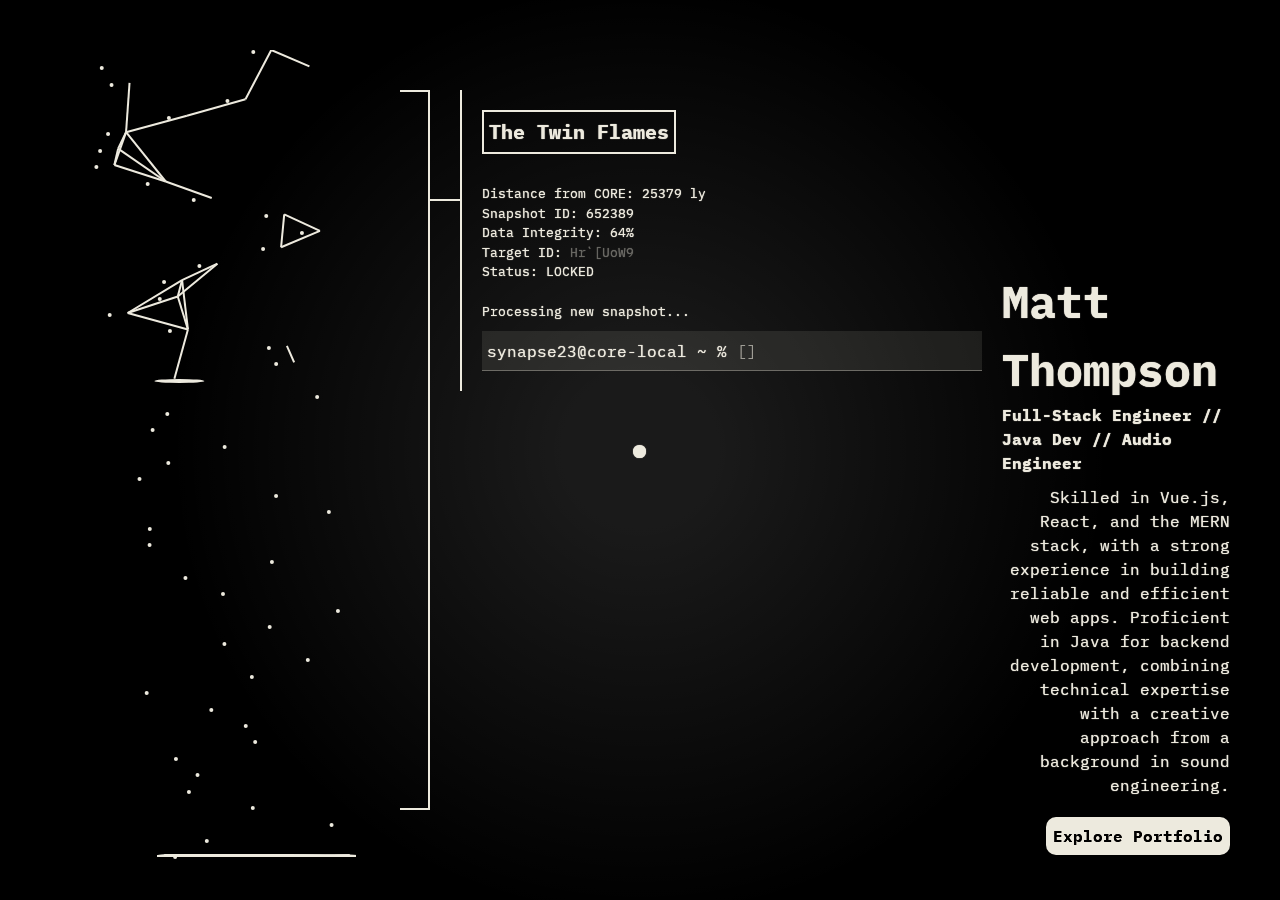
==== index.html @ e35d485d "Initial commit" ====
<!DOCTYPE html>
<html lang="en">
  <head>
    <meta charset="UTF-8" />
    <meta name="viewport" content="width=device-width, initial-scale=1.0" />
    <link rel="preconnect" href="https://fonts.googleapis.com" />
    <link rel="preconnect" href="https://fonts.gstatic.com" crossorigin />
    <link
      href="https://fonts.googleapis.com/css2?family=Assistant:wght@200..800&family=Doto:wght@100..900&family=IBM+Plex+Mono:ital,wght@0,100;0,200;0,300;0,400;0,500;0,600;0,700;1,100;1,200;1,300;1,400;1,500;1,600;1,700&display=swap"
      rel="stylesheet"
    />
    <link
      href="https://cdn.jsdelivr.net/npm/bootstrap@5.3.3/dist/css/bootstrap.min.css"
      rel="stylesheet"
      integrity="sha384-QWTKZyjpPEjISv5WaRU9OFeRpok6YctnYmDr5pNlyT2bRjXh0JMhjY6hW+ALEwIH"
      crossorigin="anonymous"
    />
    <link
      rel="stylesheet"
      href="https://cdn.jsdelivr.net/npm/bootstrap-icons@1.3.0/font/bootstrap-icons.css"
    />
    <link rel="stylesheet" href="main.css" />
    <title>Matt Thompson Portfolio</title>
  </head>
  <body>
    <div class="cursor-circle crt-glow" id="cursor">
      <i class="bi bi-dot"></i>
    </div>

    <div class="full-screen-index">
      <div class="main-container">
        <div class="dots-container crt-glow" id="dotContainer">
          <canvas id="lineCanvas"></canvas>
        </div>
        <div class="const-label-container crt-glow" id="constLabelCont">
          <div class="bracket"></div>
          <div class="line"></div>
          <div class="const-info">
            <div class="const-label shuffle" id="scramble-text">
              The Twin Flames
            </div>
            <div class="const-stats">
              <div class="distance">
                Distance from CORE: <span id="distance">25379</span> ly
              </div>
              <div class="snapshot">
                Snapshot ID: <span id="snapshot">652389</span>
              </div>
              <div class="data-int">
                Data Integrity: <span id="dataInt">59</span>%
              </div>
              <div class="stat-text">
                Target ID: <span id="scrambled">THE CORE</span>
              </div>
              <div class="stat-text">Status: LOCKED</div>
              <div class="status" id="status">Processing new snapshot...</div>
            </div>
            <div class="console-container">
              <div class="command-box">
                synapse23@core-local ~ %
                <input type="text" class="command-input" placeholder="[]" />
              </div>
              <div class="console-messages" id="consoleMessages"></div>
            </div>
          </div>
        </div>
        <div class="bottom-text-section crt-glow-solid" id="titleSection">
          <div class="main-title text-over-background">Matt Thompson</div>
          <div class="title-tag text-over-background">
            Full-Stack Engineer // Java Dev // Audio Engineer
          </div>
          <div class="title-desc" id="titleDesc">
            Skilled in Vue.js, React, and the MERN stack, with a strong
            experience in building reliable and efficient web apps. Proficient
            in Java for backend development, combining technical expertise with
            a creative approach from a background in sound engineering.
          </div>
          <div class="gen-button title-button" id="genButton">
            <a href="menu.html" class="link-black"> Explore Portfolio </a>
          </div>
        </div>
      </div>
    </div>
    <script
      src="https://cdn.jsdelivr.net/npm/bootstrap@5.3.3/dist/js/bootstrap.bundle.min.js"
      integrity="sha384-YvpcrYf0tY3lHB60NNkmXc5s9fDVZLESaAA55NDzOxhy9GkcIdslK1eN7N6jIeHz"
      crossorigin="anonymous"
    ></script>
    <script src="script.js"></script>
  </body>
</html>
---- main.css ----
body {
  padding: 0;
  margin: 0;
  font-family: "IBM Plex Mono", serif;
  color: whiteSmoke;
  -webkit-user-select: none;
     -moz-user-select: none;
          user-select: none;
  background-color: black;
  background-image: radial-gradient(circle, rgba(255, 255, 255, 0.1) 10%, transparent 60%);
  background-size: cover;
  background-repeat: no-repeat;
  background-position: center;
  filter: contrast(120%) brightness(90%) sepia(10%);
  overflow: hidden;
}

.hidden {
  display: none !important;
}

.full-screen {
  display: flex;
  height: 100vh !important;
  width: 100vw !important;
}

.full-screen-index {
  display: flex;
  height: 100vh !important;
  width: 100vw !important;
  cursor: none;
}

.bottom-text-section {
  margin-right: 50px;
  display: flex;
  align-items: end;
  flex-direction: column;
  max-width: 40vw;
  margin-top: auto;
  margin-bottom: 5vh;
  margin-left: auto;
  transition: margin-top 0.5s cubic-bezier(0.2, 0, 0.2, 1) !important;
  color: whiteSmoke;
}

.title-image-cont {
  width: 100px;
}

.title-image {
  width: 100%;
}

.main-title {
  font-weight: bold;
  font-size: 45px;
  color: whiteSmoke;
}

.title-tag {
  font-weight: bold;
  color: whiteSmoke;
}

.title-desc {
  color: whiteSmoke;
  margin-top: 10px;
  text-align: end;
}

.gen-button {
  background-color: whiteSmoke;
  color: black;
  width: -moz-fit-content;
  width: fit-content;
  padding: 7px;
  border-radius: 10px;
  margin-top: 20px;
  font-weight: bold;
}

#cursor {
  aspect-ratio: 1;
  left: 50%;
  top: 50%;
  transform: translate(-50%, -50%);
  position: absolute;
  z-index: 0;
  pointer-events: none;
}

.cursor-circle {
  font-size: 70px;
  color: whiteSmoke;
  transform: translateY(-5px);
  z-index: 9999 !important;
}

.cursor-circle.white {
  color: whiteSmoke;
}

.fade-out {
  animation: fadeOut 1s forwards;
}

@keyframes fadeOut {
  0% {
    opacity: 1;
  }
  100% {
    opacity: 0;
  }
}
.main-container {
  display: flex;
  width: 100%;
}

.dots-container {
  width: 800px;
  margin-top: 50px;
  display: flex;
  flex-direction: column;
  justify-content: space-between;
  margin-left: 20px;
}

#dotContainer {
  position: absolute;
  height: 90vh;
  display: flex;
  flex-direction: column;
  justify-content: space-between;
}

.dots {
  width: 800px;
  margin-top: 50px;
  display: flex;
  flex-direction: column;
  justify-content: space-between;
  margin-left: 20px;
}

.box-dot {
  height: 4px;
  width: 4px;
  border-radius: 50%;
  background-color: whiteSmoke;
  transition: transform 0.1s ease-in;
}

.moving {
  width: 50px;
}

#lineCanvas {
  position: absolute;
  top: 0;
  left: 0;
  width: 100%;
  height: 100%;
  z-index: -1;
}

.const-label-container {
  margin-left: 400px;
  width: -moz-fit-content;
  width: fit-content;
  display: flex;
  align-items: center;
}

.bracket {
  width: 30px;
  height: 80vh;
  border-top: 2px whiteSmoke solid;
  border-bottom: 2px whiteSmoke solid;
  border-right: 2px whiteSmoke solid;
}

.line {
  border-top: 2px whiteSmoke solid;
  width: 30px;
  margin-bottom: 500px;
}

.const-info {
  border-left: 2px whiteSmoke solid;
  margin-bottom: auto;
  padding: 20px;
  margin-top: 10vh;
}

.const-label {
  border: 2px solid whiteSmoke;
  padding: 5px;
  width: -moz-fit-content;
  width: fit-content;
  font-weight: bold;
  font-size: 20px;
}

.const-stats {
  color: whiteSmoke;
  margin-top: 30px;
  font-size: 13px;
}

.status {
  margin-top: 20px;
  animation: bounce 1s infinite;
}

@keyframes bounce {
  0% {
    opacity: 1;
  }
  50% {
    opacity: 0.6;
  }
  100% {
    opacity: 1;
  }
}
/* Apply to all elements that need the CRT effect */
.crt-glow {
  color: whiteSmoke; /* Ensure text is visible */
  filter: grayscale(100%) contrast(120%) brightness(90%) sepia(10%);
  animation: crt-flicker 0.1s infinite alternate;
  text-shadow: 0 0 1px whiteSmoke;
}

/* Flicker effect */
@keyframes crt-flicker {
  0% {
    filter: grayscale(100%) contrast(120%) brightness(90%) sepia(10%) blur(0.6px);
  }
  50% {
    filter: grayscale(100%) contrast(110%) brightness(85%) sepia(15%) blur(0.85px);
  }
  100% {
    filter: grayscale(100%) contrast(120%) brightness(90%) sepia(10%) blur(0.6px);
  }
}
.crt-glow-solid {
  color: whiteSmoke; /* Ensure text is visible */
  filter: grayscale(100%) contrast(120%) brightness(90%) sepia(10%);
  animation: crt-flicker-solid 0.1s infinite alternate;
  text-shadow: 0 0 1px whiteSmoke;
}

@keyframes crt-flicker-solid {
  0% {
    filter: grayscale(100%) contrast(120%) brightness(90%) sepia(10%) blur(0.6px);
  }
  50% {
    filter: grayscale(100%) contrast(110%) brightness(85%) sepia(15%) blur(0.65px);
  }
  100% {
    filter: grayscale(100%) contrast(120%) brightness(90%) sepia(10%) blur(0.6px);
  }
}
.command-box {
  display: inline-flex;
  align-items: center;
  width: 500px;
  height: 40px;
  padding: 5px;
  border-bottom: 1px gray solid;
}

.command-input {
  margin-left: 5px;
  background-color: transparent;
  border: none;
  color: whitesmoke;
  font-family: "IBM Plex Mono", serif;
  font-size: 16px;
  width: 200px !important; /* Set a minimum width for the input */
  padding: 5px;
  outline: none;
  white-space: nowrap; /* Prevent text wrapping inside the input */
  overflow: hidden; /* Hide overflow text */
  cursor: none;
}

.command-input::-moz-placeholder {
  color: whitesmoke;
  opacity: 0.6;
}

.command-input::placeholder {
  color: whitesmoke;
  opacity: 0.6;
}

.command-input:focus {
  outline: none;
  background-color: transparent;
}

.console-container {
  margin-top: 10px;
  max-width: 500px;
  background-color: rgba(255, 255, 255, 0.1);
}

.message {
  margin-top: 10px;
  margin-left: 5px;
  padding-bottom: 5px;
}

#scrambled {
  opacity: 0.4;
}

.link-white {
  text-decoration: none;
  color: whitesmoke;
}

.link-black {
  text-decoration: none;
  color: black;
  cursor: none;
}

.menu-container {
  height: 100%;
  width: 100%;
  display: flex;
  justify-content: center;
  align-items: center;
}

.dir-container {
  height: 100%;
  width: 100%;
  border: 2px solid whitesmoke;
}

.folders {
  display: flex;
  flex-direction: column;
  margin-top: 20px;
  flex-wrap: wrap;
  height: 90%;
  width: -moz-fit-content;
  width: fit-content;
}

.folder {
  font-size: 50px;
  margin-top: auto;
}

.folder-title {
  padding-bottom: 10px;
  text-align: center;
  margin-top: auto;
}

.folder-container {
  width: 100px;
  margin-left: 30px;
  display: flex;
  flex-direction: column;
  align-items: center;
  justify-content: center;
  align-items: center;
  height: 120px;
}

.folder-container:hover {
  background-color: rgba(245, 245, 245, 0.1);
  cursor: pointer;
}

.top-bar {
  height: 40px;
  border-bottom: 2px whitesmoke solid;
  display: flex;
  align-items: center;
}

.time {
  margin-left: auto;
  margin-right: 10px;
}

.top-item {
  margin-left: 10px;
  font-weight: bold;
}

.top-item:hover {
  background-color: rgba(245, 245, 245, 0.3);
}

.window-open {
  animation: open 0.07s forwards;
}

@keyframes open {
  0% {
    height: 0px;
  }
  100% {
    height: 500px;
  }
}
.window {
  position: absolute;
  z-index: 9999;
  border: 2px solid whitesmoke;
  width: 50%;
  background-color: rgb(17, 17, 17);
  opacity: 1;
  border-radius: 3px;
  transition: left 0.1s, top 0.1s;
  max-height: 500px;
}

.tttW {
  width: -moz-fit-content !important;
  width: fit-content !important;
}

.window-body {
  display: flex;
  flex-direction: column;
  overflow-y: scroll;
  height: 458px;
}

.infoW {
  left: 30%;
  top: 15%;
}

.bonsaiW {
  left: 37%;
  top: 20%;
  width: 570px;
}

.projectsW {
  left: 37%;
  top: 27%;
}

.musicW {
  left: 20%;
  top: 35%;
  height: -moz-fit-content !important;
  height: fit-content !important;
}

.tttW {
  left: 30%;
  top: 35%;
}

.paintW {
  left: 40%;
  top: 25%;
}

.close-button {
  margin-left: auto;
  margin-right: 10px;
  font-size: 30px;
  cursor: pointer;
}

.project-link {
  display: flex;
  border-bottom: 2px whitesmoke solid;
  width: 100%;
  justify-content: space-between;
  padding-left: 30px;
  padding-right: 10px;
  height: 150px;
  align-items: center;
}

.project-link:hover {
  background-color: rgba(245, 245, 245, 0.3);
}

.proj-desc {
  width: 400px;
  margin-left: auto;
}

.proj-name {
  font-weight: bold;
}

.board {
  display: grid;
  grid-template-columns: repeat(3, 100px);
  grid-gap: 5px;
  margin: 20px;
}

.cell {
  width: 100px;
  height: 100px;
  border: 2px solid whitesmoke;
  display: flex;
  align-items: center;
  justify-content: center;
  font-size: 24px;
  cursor: pointer;
}

.cell.taken {
  pointer-events: none;
}

.message {
  margin-top: 20px;
  font-size: 18px;
  font-weight: bold;
}

.reset {
  font-size: 16px;
  font-weight: bold;
  margin-bottom: 20px;
  color: whitesmoke;
  border-radius: 8px;
  background-color: none;
  cursor: pointer;
}

.tttBody {
  display: flex;
  flex-direction: column;
  align-items: center;
}

.info-header {
  font-weight: bold;
  font-size: 30px;
  margin: 20px;
  margin-bottom: 0px;
}

.info-text {
  margin-left: 30px;
  margin-right: 30px;
  margin-bottom: 15px;
  opacity: 0.9;
}

.icon-link {
  color: whitesmoke;
  font-size: 30px;
}

.info-links {
  margin-left: 30px;
  margin-bottom: 20px;
  height: 50px;
  width: 300px;
  display: flex;
  align-items: center;
  justify-content: space-between;
}

#paintCanvas {
  width: 100%;
  height: 100%;
  cursor: crosshair;
}

.file-types {
  width: 100px;
  font-size: 30px;
}

#bonsai {
  margin-top: auto;
  font-family: "Courier New", Courier, monospace;
  white-space: pre;
  word-wrap: break-word;
  font-size: 16px;
  text-align: center;
  line-height: 1.2;
  text-shadow: 0 0 5px whiteSmoke;
}/*# sourceMappingURL=main.css.map */
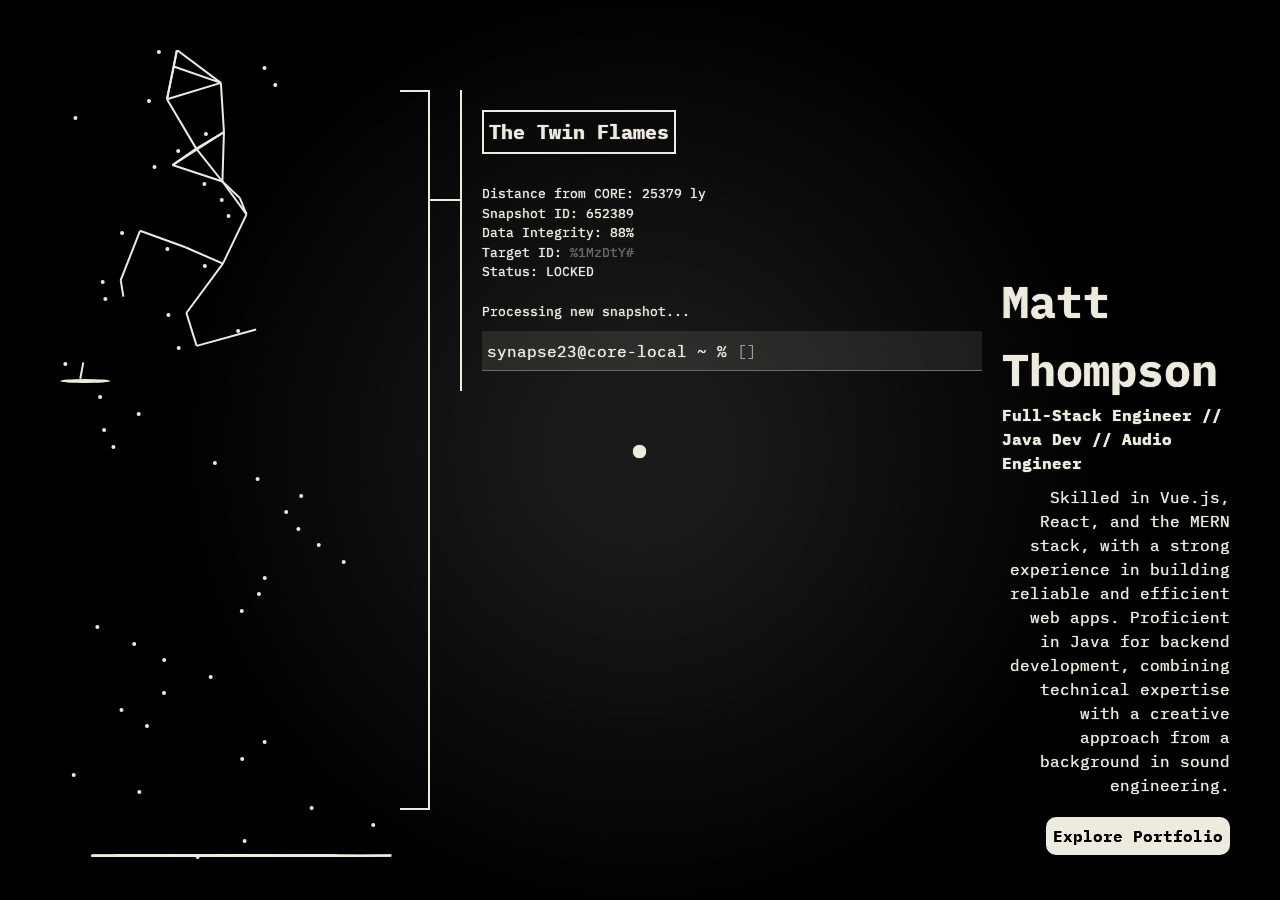
==== commit 95a4b179: "Add camera app" ====
--- a/index.html
+++ b/index.html
@@ -75,6 +75,30 @@
             in Java for backend development, combining technical expertise with
             a creative approach from a background in sound engineering.
           </div>
+          <!-- <div class="technologies-section">
+            <div class="tech-title">
+              Frameworks:
+            </div>
+            <div class="tech-items">
+              <div class="tech-item">Laravel</div>
+              <div class="tech-item">React</div>
+              <div class="tech-item">Vue.js</div>
+              <div class="tech-item">Express.js</div>
+              <div class="tech-item">Bootstrap</div>
+              <div class="tech-item">Tailwind</div>
+              <div class="tech-item">jQuery</div>
+            </div>
+            <div class="tech-title">
+              Languages:
+            </div>
+            <div class="tech-items">
+              <div class="tech-item">Java</div>
+              <div class="tech-item">JavaScript</div>
+              <div class="tech-item">PHP</div>
+              <div class="tech-item">SQL</div>
+              <div class="tech-item">SASS</div>
+            </div>
+          </div> -->
           <div class="gen-button title-button" id="genButton">
             <a href="menu.html" class="link-black"> Explore Portfolio </a>
           </div>
--- a/main.css
+++ b/main.css
@@ -255,13 +255,13 @@
 
 @keyframes crt-flicker-solid {
   0% {
-    filter: grayscale(100%) contrast(120%) brightness(90%) sepia(10%) blur(0.6px);
+    filter: grayscale(100%) contrast(120%) brightness(90%) sepia(10%) blur(0.7px);
   }
   50% {
-    filter: grayscale(100%) contrast(110%) brightness(85%) sepia(15%) blur(0.65px);
+    filter: grayscale(100%) contrast(110%) brightness(90%) sepia(15%) blur(0.65px);
   }
   100% {
-    filter: grayscale(100%) contrast(120%) brightness(90%) sepia(10%) blur(0.6px);
+    filter: grayscale(100%) contrast(120%) brightness(90%) sepia(10%) blur(0.7px);
   }
 }
 .command-box {
@@ -454,6 +454,11 @@
   top: 27%;
 }
 
+.cameraW {
+  left: 17%;
+  top: 27%;
+}
+
 .musicW {
   left: 20%;
   top: 35%;
@@ -595,4 +600,44 @@
   text-align: center;
   line-height: 1.2;
   text-shadow: 0 0 5px whiteSmoke;
+}
+
+.ascii {
+  display: flex;
+  flex-direction: column;
+  align-items: center;
+  justify-content: center;
+  margin: 0;
+  background: #000;
+  color: whitesmoke;
+  font-family: monospace;
+  overflow: hidden;
+  line-height: 10px;
+}
+
+video {
+  display: none;
+}
+
+.emphasis {
+  font-weight: bold;
+}
+
+.tech-items {
+  min-width: 200px;
+  display: flex;
+  gap: 20px;
+  margin: 10px;
+  margin-bottom: 20px;
+  flex-wrap: wrap;
+  justify-content: flex-end;
+}
+
+.tech-item {
+  border: 2px whitesmoke solid;
+  padding: 5px;
+}
+
+.technologies-section {
+  margin-top: 20px;
 }/*# sourceMappingURL=main.css.map */